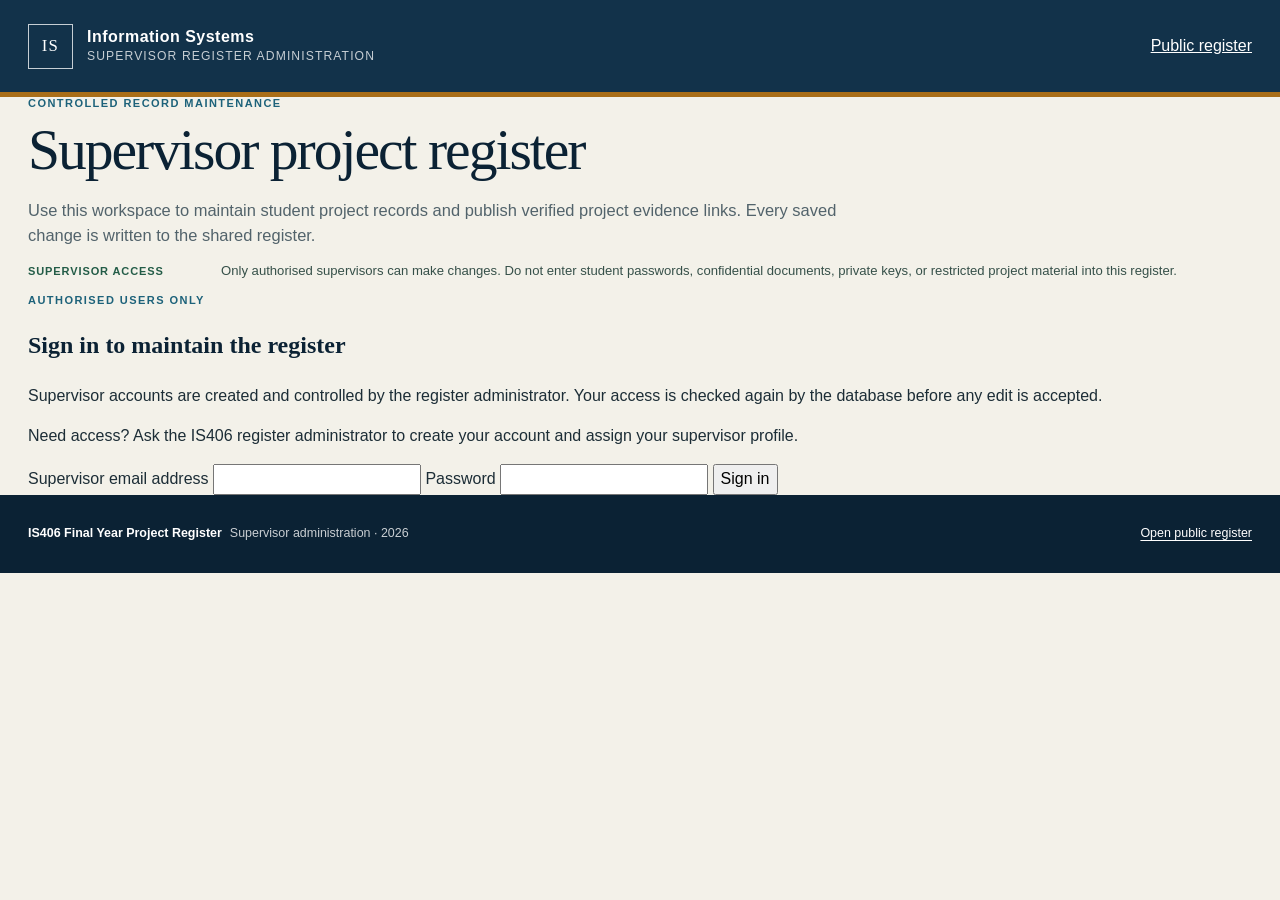
==== admin.html @ 6a6e4f0f "Add files via upload" ====
<!doctype html>
<html lang="en">
<head>
  <meta charset="utf-8">
  <meta name="viewport" content="width=device-width, initial-scale=1">
  <meta name="description" content="Supervisor administration for the IS406 Final Year Project Register.">
  <meta name="theme-color" content="#12324a">
  <title>Supervisor Register Administration | IS406</title>
  <link rel="stylesheet" href="assets/styles.css">
</head>
<body class="admin-body">
  <a class="skip-link" href="#admin-main">Skip to administration workspace</a>

  <header class="masthead admin-masthead">
    <div class="page-width masthead-inner">
      <a class="institution-mark" href="index.html" aria-label="Return to the public IS406 project register">
        <span class="mark-monogram" aria-hidden="true">IS</span>
        <span class="mark-text">
          <strong>Information Systems</strong>
          <span>Supervisor Register Administration</span>
        </span>
      </a>
      <nav class="admin-top-nav" aria-label="Register navigation">
        <a href="index.html">Public register</a>
        <span id="signedInAs" hidden></span>
        <button id="signOutButton" type="button" hidden>Sign out</button>
      </nav>
    </div>
  </header>

  <main id="admin-main">
    <section class="admin-heading">
      <div class="page-width">
        <p class="kicker">Controlled record maintenance</p>
        <h1>Supervisor project register</h1>
        <p class="intro">Use this workspace to maintain student project records and publish verified project evidence links. Every saved change is written to the shared register.</p>
      </div>
    </section>

    <section class="admin-notice" aria-label="Access notice">
      <div class="page-width notice-inner">
        <strong>Supervisor access</strong>
        <p>Only authorised supervisors can make changes. Do not enter student passwords, confidential documents, private keys, or restricted project material into this register.</p>
      </div>
    </section>

    <section id="setupView" class="page-width admin-setup" hidden>
      <p class="kicker">Connection required</p>
      <h2>Connect the shared register before inviting supervisors</h2>
      <p>This website package contains the sign-in and editing interface, but Firebase has not yet been configured. Complete the setup guide, then return here to sign in.</p>
      <ol>
        <li>Create a Firebase project and register this website as a web app.</li>
        <li>Enable Email/Password sign-in and create the supervisor accounts.</li>
        <li>Set the Firestore rules supplied with this project.</li>
        <li>Copy the Firebase configuration into <code>assets/firebase-config.js</code>.</li>
        <li>Create an active supervisor record, sign in, then seed the supplied 25 project records.</li>
      </ol>
      <p><a class="action-link" href="SUPERVISOR_ADMIN_SETUP.md">Read the supervisor setup guide</a></p>
    </section>

    <section id="loginView" class="page-width login-layout">
      <div class="login-intro">
        <p class="kicker">Authorised users only</p>
        <h2>Sign in to maintain the register</h2>
        <p>Supervisor accounts are created and controlled by the register administrator. Your access is checked again by the database before any edit is accepted.</p>
        <p class="small-note">Need access? Ask the IS406 register administrator to create your account and assign your supervisor profile.</p>
      </div>
      <form id="loginForm" class="login-form" novalidate>
        <label for="email">Supervisor email address</label>
        <input id="email" name="email" type="email" autocomplete="email" required>
        <label for="password">Password</label>
        <input id="password" name="password" type="password" autocomplete="current-password" required>
        <button class="primary-button" type="submit">Sign in</button>
        <p id="loginMessage" class="form-note" role="status" hidden></p>
      </form>
    </section>

    <section id="workspaceView" class="page-width admin-workspace" hidden>
      <div class="workspace-header">
        <div>
          <p class="kicker">Project records</p>
          <h2>Review and update the current cohort</h2>
        </div>
        <p id="adminCount" class="record-count"></p>
      </div>

      <div class="seed-area">
        <div>
          <strong>Initial publication</strong>
          <p>On first use, publish the supplied 25 project records to create the shared register. This does not create student accounts.</p>
        </div>
        <button id="seedButton" class="secondary-button" type="button">Publish supplied records</button>
        <p id="seedNotice" class="form-note" role="status" hidden></p>
      </div>

      <div class="admin-work-grid">
        <aside class="admin-list-panel" aria-labelledby="project-list-title">
          <div class="tool-heading">
            <p class="kicker">Record selection</p>
            <h3 id="project-list-title">Choose a project</h3>
          </div>
          <label class="field-label" for="adminSearch">Search register</label>
          <div class="search-control"><input id="adminSearch" type="search" placeholder="Student, system or sector" autocomplete="off"></div>
          <label class="field-label" for="adminStatusFilter">Proposal decision</label>
          <select id="adminStatusFilter"></select>
          <div class="admin-table-scroll" tabindex="0" aria-label="Scrollable supervisor project record list">
            <table class="admin-project-table">
              <thead><tr><th>No.</th><th>Student and system</th><th>Decision</th><th>Links</th><th><span class="sr-only">Edit</span></th></tr></thead>
              <tbody id="adminRows"></tbody>
            </table>
          </div>
        </aside>

        <section class="editor-panel" aria-labelledby="formTitle">
          <div class="editor-heading">
            <p class="kicker">Record editor</p>
            <h3 id="formTitle">Select a project record</h3>
          </div>
          <p id="emptyForm" class="editor-empty">Select a project from the register to review or update its details.</p>
          <form id="recordForm" class="record-form" novalidate>
            <input type="hidden" name="id" id="id">
            <div class="form-grid compact-grid">
              <div>
                <label for="student">Student name <span aria-hidden="true">*</span></label>
                <input id="student" name="student" type="text" required>
              </div>
              <div>
                <label for="initials">Initials</label>
                <input id="initials" name="initials" type="text" maxlength="6">
              </div>
            </div>
            <div class="form-grid compact-grid">
              <div>
                <label for="title">Proposed system <span aria-hidden="true">*</span></label>
                <input id="title" name="title" type="text" required>
              </div>
              <div>
                <label for="domain">System sector <span aria-hidden="true">*</span></label>
                <input id="domain" name="domain" type="text" required>
              </div>
            </div>
            <div class="form-grid compact-grid">
              <div>
                <label for="status">Proposal decision <span aria-hidden="true">*</span></label>
                <select id="status" name="status" required>
                  <option value="Approved">Approved</option>
                  <option value="Approved · scope confirmation">Approved · scope confirmation</option>
                  <option value="Clarification required">Clarification required</option>
                  <option value="Reassigned">Reassigned</option>
                  <option value="New topic required">New topic required</option>
                </select>
              </div>
              <div>
                <label for="proposalStage">Current project stage <span aria-hidden="true">*</span></label>
                <input id="proposalStage" name="proposalStage" type="text" required>
              </div>
            </div>
            <div>
              <label for="summary">System proposal summary <span aria-hidden="true">*</span></label>
              <textarea id="summary" name="summary" rows="4" required></textarea>
            </div>
            <div>
              <label for="note">Supervisor direction or next action</label>
              <textarea id="note" name="note" rows="4"></textarea>
            </div>
            <fieldset class="link-fieldset">
              <legend>Published evidence links</legend>
              <p>Use complete viewable links only. Leave a field blank until it has been checked.</p>
              <div class="form-grid">
                <div><label for="proposalUrl">Project proposal</label><input id="proposalUrl" name="proposalUrl" type="url" placeholder="https://…"></div>
                <div><label for="githubUrl">GitHub repository</label><input id="githubUrl" name="githubUrl" type="url" placeholder="https://github.com/…"></div>
                <div><label for="trelloUrl">Trello board</label><input id="trelloUrl" name="trelloUrl" type="url" placeholder="https://trello.com/…"></div>
                <div><label for="workspaceUrl">Working directory</label><input id="workspaceUrl" name="workspaceUrl" type="url" placeholder="https://…"></div>
              </div>
            </fieldset>
            <div class="form-actions">
              <button class="primary-button" type="submit">Save project record</button>
              <button id="resetFormButton" class="text-button" type="button">Discard unsaved changes</button>
            </div>
            <p id="formMessage" class="form-note" role="status" hidden></p>
          </form>
        </section>
      </div>
    </section>
  </main>

  <footer class="site-footer">
    <div class="page-width footer-inner">
      <p><strong>IS406 Final Year Project Register</strong><span>Supervisor administration · 2026</span></p>
      <a href="index.html">Open public register</a>
    </div>
  </footer>

  <script src="assets/projects.js"></script>
  <script src="assets/firebase-config.js"></script>
  <script type="module" src="assets/admin.js"></script>
</body>
</html>
---- assets/styles.css ----
:root {
  --navy: #12324a;
  --navy-deep: #0b2234;
  --paper: #fffef9;
  --canvas: #f3f1e9;
  --ink: #1c2d36;
  --ink-soft: #52636b;
  --muted: #758087;
  --line: #cfd3cd;
  --line-strong: #aeb7b5;
  --blue: #1d627a;
  --gold: #a96e18;
  --green: #235c47;
  --orange: #8b4c19;
  --red: #852d2d;
  --violet: #5c426d;
  --radius: 3px;
  --page: min(1380px, calc(100% - 56px));
}

* { box-sizing: border-box; }
html { scroll-behavior: smooth; }
body {
  margin: 0;
  color: var(--ink);
  background: var(--canvas);
  font-family: "Segoe UI", Arial, Helvetica, sans-serif;
  font-size: 16px;
  line-height: 1.52;
}
a { color: inherit; }
button, input, select { font: inherit; }
button { cursor: pointer; }
.page-width { width: var(--page); margin-inline: auto; }
.sr-only { position: absolute; width: 1px; height: 1px; margin: -1px; padding: 0; overflow: hidden; clip: rect(0 0 0 0); white-space: nowrap; border: 0; }
.skip-link { position: fixed; top: -60px; left: 20px; z-index: 1000; padding: 9px 12px; color: #fff; background: var(--navy-deep); border: 1px solid #fff; }
.skip-link:focus { top: 20px; }

.masthead { color: #fff; background: var(--navy); border-bottom: 5px solid var(--gold); }
.masthead-inner { min-height: 92px; display: flex; align-items: center; justify-content: space-between; gap: 28px; }
.institution-mark { display: inline-flex; align-items: center; gap: 14px; text-decoration: none; }
.mark-monogram { display: grid; place-items: center; width: 45px; height: 45px; border: 1px solid rgba(255,255,255,.76); font-family: Georgia, "Times New Roman", serif; font-size: 1.05rem; letter-spacing: .08em; }
.mark-text { display: grid; line-height: 1.15; }
.mark-text strong { font-size: 1rem; letter-spacing: .03em; }
.mark-text span { margin-top: 4px; font-size: .76rem; letter-spacing: .09em; text-transform: uppercase; color: rgba(255,255,255,.76); }
.masthead-meta { display: flex; align-items: center; gap: 0; font-size: .77rem; text-transform: uppercase; letter-spacing: .08em; color: rgba(255,255,255,.82); }
.masthead-meta span { padding: 0 12px; border-left: 1px solid rgba(255,255,255,.35); }
.masthead-meta span:first-child { border-left: 0; }

.register-heading { padding: 51px 0 38px; background: var(--paper); border-bottom: 1px solid var(--line); }
.kicker { margin: 0 0 10px; color: var(--blue); font-size: .69rem; line-height: 1.2; font-weight: 750; letter-spacing: .13em; text-transform: uppercase; }
.heading-line { display: grid; grid-template-columns: minmax(0, 1fr) 155px; gap: 36px; align-items: end; }
h1, h2, h3 { font-family: Georgia, "Times New Roman", serif; color: var(--navy-deep); }
h1 { max-width: 900px; margin: 0; font-size: clamp(2.1rem, 4.5vw, 4.15rem); font-weight: 500; line-height: 1.04; letter-spacing: -.035em; }
.intro { max-width: 820px; margin: 18px 0 0; color: var(--ink-soft); font-size: 1.03rem; }
.register-period { margin: 0 0 5px; padding-left: 18px; color: var(--ink-soft); border-left: 2px solid var(--gold); font-size: .85rem; line-height: 1.35; text-transform: uppercase; letter-spacing: .08em; }
.register-period strong { display: block; margin-top: 3px; color: var(--navy); font-family: Georgia, "Times New Roman", serif; font-size: 1.7rem; letter-spacing: 0; }

.register-notice { background: #eaf0ed; border-bottom: 1px solid #c4d3cb; }
.notice-inner { display: grid; grid-template-columns: 175px 1fr; gap: 18px; padding: 13px 0; align-items: baseline; font-size: .82rem; }
.notice-inner strong { color: var(--green); text-transform: uppercase; letter-spacing: .08em; font-size: .69rem; }
.notice-inner p { margin: 0; color: #365049; }

.work-area { display: grid; grid-template-columns: 248px minmax(0, 1fr); gap: 38px; padding: 43px 0 56px; align-items: start; }
.register-tools { position: sticky; top: 16px; padding-right: 25px; border-right: 1px solid var(--line-strong); }
.tool-heading { margin-bottom: 22px; }
.tool-heading h2, .register-content-head h2, .submission-guidance h2 { margin: 0; font-size: 1.72rem; font-weight: 500; letter-spacing: -.02em; line-height: 1.12; }
.field-label { display: block; margin: 17px 0 6px; color: var(--ink-soft); font-size: .71rem; font-weight: 700; text-transform: uppercase; letter-spacing: .09em; }
.search-control, select { width: 100%; min-height: 41px; border: 1px solid var(--line-strong); border-radius: var(--radius); background: var(--paper); color: var(--ink); }
.search-control input { width: 100%; min-height: 39px; padding: 8px 10px; border: 0; outline: none; background: transparent; color: var(--ink); }
.search-control:focus-within, select:focus { outline: 2px solid rgba(29,98,122,.35); outline-offset: 2px; border-color: var(--blue); }
select { padding: 8px 9px; }
.text-button { margin-top: 17px; padding: 0; color: var(--blue); font-size: .8rem; font-weight: 700; text-align: left; background: transparent; border: 0; border-bottom: 1px solid currentColor; }
.text-button:hover { color: var(--navy-deep); }
.register-summary, .evidence-key { margin-top: 35px; padding-top: 18px; border-top: 2px solid var(--navy); }
.register-summary h3, .evidence-key h3 { margin: 0 0 11px; font-size: 1.08rem; font-weight: 600; }
.register-summary dl { margin: 0; }
.register-summary .summary-row { display: flex; align-items: baseline; justify-content: space-between; gap: 10px; padding: 6px 0; border-bottom: 1px solid var(--line); }
.register-summary dt { color: var(--ink-soft); font-size: .79rem; }
.register-summary dd { margin: 0; color: var(--navy); font-weight: 750; font-variant-numeric: tabular-nums; }
.evidence-key p, .evidence-key ol { margin: 0; color: var(--ink-soft); font-size: .8rem; }
.evidence-key ol { margin-top: 8px; padding-left: 20px; }
.evidence-key li { padding: 2px 0; }

.register-content { min-width: 0; }
.register-content-head { display: flex; align-items: end; justify-content: space-between; gap: 24px; margin-bottom: 19px; }
.record-count { margin: 0; color: var(--ink-soft); font-size: .82rem; white-space: nowrap; }
.table-scroll { overflow-x: auto; background: var(--paper); border: 1px solid var(--line-strong); }
.project-table { width: 100%; min-width: 940px; border-collapse: collapse; text-align: left; }
.project-table th { padding: 12px 12px 11px; color: #f9f9f6; background: var(--navy); border-right: 1px solid rgba(255,255,255,.14); font-size: .68rem; font-weight: 700; letter-spacing: .08em; text-transform: uppercase; vertical-align: bottom; }
.project-table th:last-child { border-right: 0; }
.project-table td { padding: 14px 12px; border-right: 1px solid var(--line); border-bottom: 1px solid var(--line); vertical-align: top; }
.project-table tr:last-child td { border-bottom: 0; }
.project-table td:last-child { border-right: 0; }
.project-table tbody tr { background: var(--paper); }
.project-table tbody tr:hover { background: #f4f7f5; }
.col-no { width: 52px; }.col-evidence { width: 85px; }
.record-number { color: var(--muted); font-size: .78rem; font-variant-numeric: tabular-nums; }
.student-link, .system-link { display: block; width: 100%; padding: 0; color: inherit; text-align: left; background: transparent; border: 0; }
.student-link:hover .student-name, .system-link:hover .project-title { color: var(--blue); text-decoration: underline; text-underline-offset: 3px; }
.student-name { display: block; color: var(--navy-deep); font-weight: 750; line-height: 1.23; }
.student-bio, .project-summary { display: block; margin-top: 4px; color: var(--muted); font-size: .73rem; line-height: 1.34; }
.project-title { display: block; max-width: 390px; color: var(--navy); font-family: Georgia, "Times New Roman", serif; font-size: 1.02rem; font-weight: 600; line-height: 1.16; }
.project-domain { max-width: 130px; color: var(--ink-soft); font-size: .76rem; line-height: 1.34; }
.status-label { display: inline-block; padding: 2px 0; color: var(--ink-soft); font-size: .76rem; line-height: 1.3; border-bottom: 2px solid currentColor; }
.status-approved { color: var(--green); }.status-approved-scope-confirmation { color: var(--orange); }.status-clarification-required { color: var(--violet); }.status-reassigned { color: var(--gold); }.status-new-topic-required { color: var(--red); }
.evidence-count { color: var(--ink-soft); font-size: .75rem; font-variant-numeric: tabular-nums; white-space: nowrap; }
.evidence-count.has-links { color: var(--green); font-weight: 750; }
.open-cell { white-space: nowrap; }.open-record { display: inline-flex; align-items: center; gap: 7px; padding: 3px 0; color: var(--blue); background: transparent; border: 0; font-size: .76rem; font-weight: 750; }.open-record:hover { color: var(--navy-deep); text-decoration: underline; text-underline-offset: 3px; }
.empty-state { padding: 44px 28px; text-align: center; background: var(--paper); border: 1px dashed var(--line-strong); }.empty-state h3 { margin: 0; font-size: 1.35rem; }.empty-state p { margin: 8px 0 0; color: var(--ink-soft); }.empty-state .text-button { margin-inline: auto; }

.submission-guidance { padding: 43px 0 50px; background: #e8ece7; border-top: 1px solid var(--line-strong); border-bottom: 1px solid var(--line-strong); }
.guidance-layout { display: grid; grid-template-columns: minmax(230px, .7fr) minmax(0, 1.3fr); gap: 58px; }
.guidance-list { border-top: 1px solid var(--line-strong); }
.guidance-list article { display: grid; grid-template-columns: 42px 1fr; gap: 12px; padding: 13px 0; border-bottom: 1px solid var(--line); }
.guidance-list article > span { color: var(--gold); font-family: Georgia, "Times New Roman", serif; font-size: 1.2rem; }
.guidance-list h3 { margin: 0; font-family: "Segoe UI", Arial, sans-serif; font-size: .88rem; }.guidance-list p { margin: 3px 0 0; color: var(--ink-soft); font-size: .83rem; }

.site-footer { color: rgba(255,255,255,.78); background: var(--navy-deep); }
.footer-inner { min-height: 78px; display: flex; align-items: center; justify-content: space-between; gap: 25px; font-size: .78rem; }
.footer-inner p { display: flex; gap: 8px; margin: 0; }.footer-inner strong { color: #fff; }.footer-inner a { color: #fff; text-underline-offset: 3px; }

.record-dialog { width: min(900px, calc(100% - 34px)); max-height: min(88vh, 840px); overflow: auto; padding: 0; color: var(--ink); background: var(--paper); border: 1px solid var(--navy-deep); border-radius: 0; box-shadow: 0 22px 60px rgba(4,18,27,.35); }
.record-dialog::backdrop { background: rgba(8,22,32,.56); }
.dialog-bar { display: flex; align-items: center; justify-content: space-between; padding: 11px 18px; color: #fff; background: var(--navy); }
.dialog-bar p { margin: 0; font-size: .72rem; font-weight: 700; letter-spacing: .09em; text-transform: uppercase; }.dialog-bar button { padding: 0; color: #fff; background: transparent; border: 0; font-size: .77rem; text-decoration: underline; text-underline-offset: 3px; }
.record-head { display: grid; grid-template-columns: 74px minmax(0,1fr); gap: 20px; padding: 32px 36px 26px; border-bottom: 1px solid var(--line-strong); }
.record-number-large { display: grid; place-items: center; width: 60px; height: 60px; color: var(--navy); border: 1px solid var(--navy); font-family: Georgia, "Times New Roman", serif; font-size: 1.5rem; }
.record-person { margin: 0 0 5px; color: var(--ink-soft); font-size: .84rem; font-weight: 700; }.record-bio { margin: 0 0 13px; color: var(--muted); font-size: .78rem; }.record-head h2 { margin: 0; font-size: clamp(1.45rem, 3.5vw, 2.38rem); font-weight: 500; line-height: 1.08; letter-spacing: -.025em; }.record-status-line { display: flex; flex-wrap: wrap; gap: 14px; margin-top: 14px; color: var(--ink-soft); font-size: .8rem; }.record-status-line strong { color: inherit; border-bottom: 2px solid currentColor; }
.record-sections { padding: 0 36px 36px; }.record-section { padding: 25px 0; border-bottom: 1px solid var(--line); }.record-section:last-child { border-bottom: 0; padding-bottom: 0; }.record-section h3 { margin: 0 0 8px; font-size: 1.17rem; font-weight: 600; }.record-section p { margin: 0; color: var(--ink-soft); }
.record-grid { display: grid; grid-template-columns: 1fr 1fr; gap: 25px; }.record-grid > div { padding-right: 20px; }.record-grid > div + div { border-left: 1px solid var(--line); padding-left: 25px; padding-right: 0; }.data-label { margin: 0 0 6px !important; color: var(--muted) !important; font-size: .68rem; font-weight: 700; letter-spacing: .09em; text-transform: uppercase; }.record-grid .data-value { color: var(--ink-soft); font-size: .9rem; }
.resource-register { width: 100%; border-collapse: collapse; border: 1px solid var(--line-strong); }.resource-register th { padding: 9px 11px; color: #fff; background: var(--navy); font-size: .68rem; letter-spacing: .08em; text-align: left; text-transform: uppercase; }.resource-register td { padding: 10px 11px; border-top: 1px solid var(--line); color: var(--ink-soft); font-size: .83rem; }.resource-register td:last-child { text-align: right; }.resource-register a { color: var(--blue); font-weight: 700; }.resource-register a:hover { color: var(--navy-deep); }.resource-pending { color: var(--muted); }
.dialog-note { margin-top: 14px !important; color: var(--muted) !important; font-size: .75rem; }

@media (max-width: 900px) {
  :root { --page: min(100% - 36px, 1380px); }
  .work-area { grid-template-columns: 1fr; gap: 28px; }
  .register-tools { position: static; display: grid; grid-template-columns: repeat(2, minmax(0,1fr)); column-gap: 18px; padding: 0 0 24px; border-right: 0; border-bottom: 1px solid var(--line-strong); }
  .tool-heading { grid-column: 1 / -1; }.field-label { margin-top: 12px; }.register-tools .text-button { grid-column: 1 / -1; width: fit-content; }.register-summary, .evidence-key { margin-top: 24px; }.register-summary { grid-column: 1; }.evidence-key { grid-column: 2; }
  .guidance-layout { gap: 34px; }
}
@media (max-width: 650px) {
  :root { --page: min(100% - 28px, 1380px); }
  .masthead-inner { min-height: 79px; }.masthead-meta { display: none; }.mark-monogram { width: 38px; height: 38px; }
  .register-heading { padding: 37px 0 29px; }.heading-line { grid-template-columns: 1fr; gap: 24px; }.register-period { width: fit-content; }
  .notice-inner { grid-template-columns: 1fr; gap: 4px; padding: 11px 0; }.work-area { padding: 31px 0 42px; }
  .register-tools { grid-template-columns: 1fr; }.register-summary, .evidence-key { grid-column: auto; }.register-content-head { align-items: start; flex-direction: column; gap: 7px; }
  .submission-guidance { padding: 33px 0 38px; }.guidance-layout { grid-template-columns: 1fr; gap: 25px; }.footer-inner { min-height: 90px; flex-direction: column; align-items: flex-start; justify-content: center; gap: 5px; }.footer-inner p { flex-direction: column; gap: 0; }
  .record-head { grid-template-columns: 1fr; gap: 14px; padding: 25px 22px 20px; }.record-sections { padding: 0 22px 27px; }.record-grid { grid-template-columns: 1fr; gap: 17px; }.record-grid > div, .record-grid > div + div { padding: 0; border-left: 0; }.record-grid > div + div { border-top: 1px solid var(--line); padding-top: 17px; }
}
@media print {
  body { background: #fff; }.masthead { border-bottom-width: 2px; }.register-tools, .submission-guidance, .site-footer, .open-cell, .record-dialog { display: none !important; }.work-area { display: block; padding: 20px 0; }.project-table { min-width: 0; }.project-table th, .project-table td { padding: 6px; font-size: 8pt; }.project-summary, .student-bio { display: none; }.table-scroll { overflow: visible; border: 0; }
}
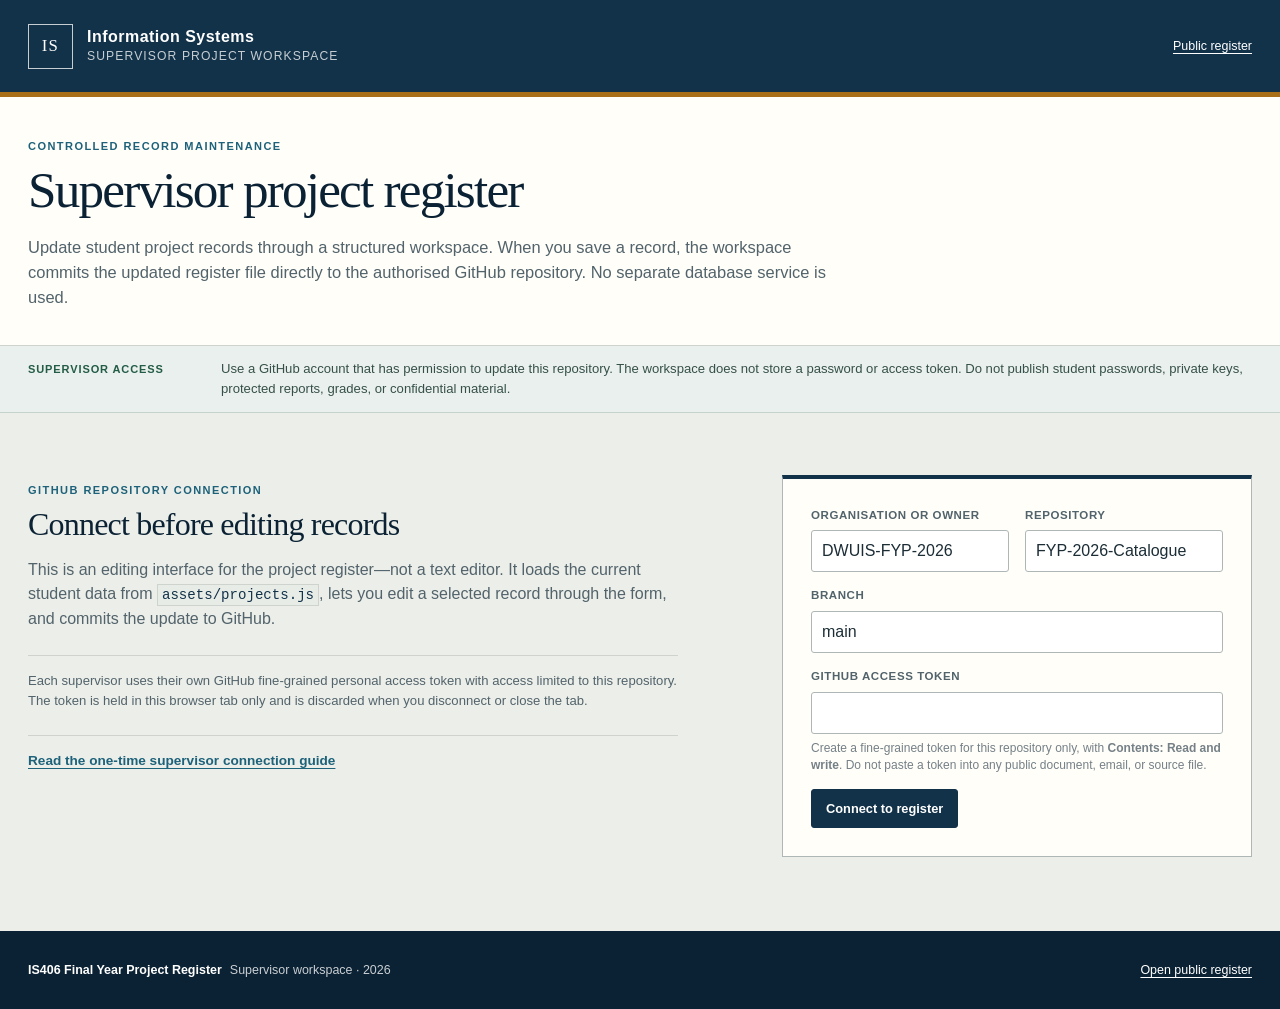
==== commit 025afb88: "Add files via upload" ====
--- a/admin.html
+++ b/admin.html
@@ -3,13 +3,13 @@
 <head>
   <meta charset="utf-8">
   <meta name="viewport" content="width=device-width, initial-scale=1">
-  <meta name="description" content="Supervisor administration for the IS406 Final Year Project Register.">
+  <meta name="description" content="Supervisor workspace for maintaining the IS406 Final Year Project Register through the GitHub repository.">
   <meta name="theme-color" content="#12324a">
-  <title>Supervisor Register Administration | IS406</title>
+  <title>Supervisor Workspace | IS406 Project Register</title>
   <link rel="stylesheet" href="assets/styles.css">
 </head>
 <body class="admin-body">
-  <a class="skip-link" href="#admin-main">Skip to administration workspace</a>
+  <a class="skip-link" href="#admin-main">Skip to supervisor workspace</a>
 
   <header class="masthead admin-masthead">
     <div class="page-width masthead-inner">
@@ -17,13 +17,13 @@
         <span class="mark-monogram" aria-hidden="true">IS</span>
         <span class="mark-text">
           <strong>Information Systems</strong>
-          <span>Supervisor Register Administration</span>
+          <span>Supervisor Project Workspace</span>
         </span>
       </a>
       <nav class="admin-top-nav" aria-label="Register navigation">
         <a href="index.html">Public register</a>
-        <span id="signedInAs" hidden></span>
-        <button id="signOutButton" type="button" hidden>Sign out</button>
+        <span id="connectedAs" hidden></span>
+        <button id="disconnectButton" type="button" hidden>Disconnect</button>
       </nav>
     </div>
   </header>
@@ -33,45 +33,48 @@
       <div class="page-width">
         <p class="kicker">Controlled record maintenance</p>
         <h1>Supervisor project register</h1>
-        <p class="intro">Use this workspace to maintain student project records and publish verified project evidence links. Every saved change is written to the shared register.</p>
+        <p class="intro">Update student project records through a structured workspace. When you save a record, the workspace commits the updated register file directly to the authorised GitHub repository. No separate database service is used.</p>
       </div>
     </section>
 
     <section class="admin-notice" aria-label="Access notice">
       <div class="page-width notice-inner">
         <strong>Supervisor access</strong>
-        <p>Only authorised supervisors can make changes. Do not enter student passwords, confidential documents, private keys, or restricted project material into this register.</p>
-      </div>
-    </section>
-
-    <section id="setupView" class="page-width admin-setup" hidden>
-      <p class="kicker">Connection required</p>
-      <h2>Connect the shared register before inviting supervisors</h2>
-      <p>This website package contains the sign-in and editing interface, but Firebase has not yet been configured. Complete the setup guide, then return here to sign in.</p>
-      <ol>
-        <li>Create a Firebase project and register this website as a web app.</li>
-        <li>Enable Email/Password sign-in and create the supervisor accounts.</li>
-        <li>Set the Firestore rules supplied with this project.</li>
-        <li>Copy the Firebase configuration into <code>assets/firebase-config.js</code>.</li>
-        <li>Create an active supervisor record, sign in, then seed the supplied 25 project records.</li>
-      </ol>
-      <p><a class="action-link" href="SUPERVISOR_ADMIN_SETUP.md">Read the supervisor setup guide</a></p>
-    </section>
-
-    <section id="loginView" class="page-width login-layout">
-      <div class="login-intro">
-        <p class="kicker">Authorised users only</p>
-        <h2>Sign in to maintain the register</h2>
-        <p>Supervisor accounts are created and controlled by the register administrator. Your access is checked again by the database before any edit is accepted.</p>
-        <p class="small-note">Need access? Ask the IS406 register administrator to create your account and assign your supervisor profile.</p>
-      </div>
-      <form id="loginForm" class="login-form" novalidate>
-        <label for="email">Supervisor email address</label>
-        <input id="email" name="email" type="email" autocomplete="email" required>
-        <label for="password">Password</label>
-        <input id="password" name="password" type="password" autocomplete="current-password" required>
-        <button class="primary-button" type="submit">Sign in</button>
-        <p id="loginMessage" class="form-note" role="status" hidden></p>
+        <p>Use a GitHub account that has permission to update this repository. The workspace does not store a password or access token. Do not publish student passwords, private keys, protected reports, grades, or confidential material.</p>
+      </div>
+    </section>
+
+    <section id="connectView" class="page-width connect-layout">
+      <div class="connect-intro">
+        <p class="kicker">GitHub repository connection</p>
+        <h2>Connect before editing records</h2>
+        <p>This is an editing interface for the project register—not a text editor. It loads the current student data from <code>assets/projects.js</code>, lets you edit a selected record through the form, and commits the update to GitHub.</p>
+        <p class="small-note">Each supervisor uses their own GitHub fine-grained personal access token with access limited to this repository. The token is held in this browser tab only and is discarded when you disconnect or close the tab.</p>
+        <p class="small-note"><a class="action-link" href="GITHUB_SUPERVISOR_WORKSPACE.md">Read the one-time supervisor connection guide</a></p>
+      </div>
+
+      <form id="connectForm" class="connect-form" novalidate>
+        <div class="form-grid compact-grid">
+          <div>
+            <label for="repoOwner">Organisation or owner</label>
+            <input id="repoOwner" name="repoOwner" type="text" autocomplete="organization" required>
+          </div>
+          <div>
+            <label for="repoName">Repository</label>
+            <input id="repoName" name="repoName" type="text" autocomplete="off" required>
+          </div>
+        </div>
+        <div>
+          <label for="repoBranch">Branch</label>
+          <input id="repoBranch" name="repoBranch" type="text" autocomplete="off" required>
+        </div>
+        <div>
+          <label for="githubToken">GitHub access token</label>
+          <input id="githubToken" name="githubToken" type="password" autocomplete="off" spellcheck="false" required>
+          <p class="field-help">Create a fine-grained token for this repository only, with <strong>Contents: Read and write</strong>. Do not paste a token into any public document, email, or source file.</p>
+        </div>
+        <button class="primary-button" type="submit">Connect to register</button>
+        <p id="connectMessage" class="form-note" role="status" hidden></p>
       </form>
     </section>
 
@@ -84,14 +87,21 @@
         <p id="adminCount" class="record-count"></p>
       </div>
 
-      <div class="seed-area">
-        <div>
-          <strong>Initial publication</strong>
-          <p>On first use, publish the supplied 25 project records to create the shared register. This does not create student accounts.</p>
-        </div>
-        <button id="seedButton" class="secondary-button" type="button">Publish supplied records</button>
-        <p id="seedNotice" class="form-note" role="status" hidden></p>
-      </div>
+      <section class="repository-strip" aria-label="Connected repository details">
+        <div>
+          <strong id="repositoryLabel">Repository</strong>
+          <span id="repositoryPath"></span>
+        </div>
+        <div>
+          <strong>Data file</strong>
+          <span id="dataFileLabel">assets/projects.js</span>
+        </div>
+        <div>
+          <strong>Last loaded</strong>
+          <span id="lastLoaded">—</span>
+        </div>
+        <button id="reloadRegisterButton" class="secondary-button" type="button">Reload current register</button>
+      </section>
 
       <div class="admin-work-grid">
         <aside class="admin-list-panel" aria-labelledby="project-list-title">
@@ -103,6 +113,9 @@
           <div class="search-control"><input id="adminSearch" type="search" placeholder="Student, system or sector" autocomplete="off"></div>
           <label class="field-label" for="adminStatusFilter">Proposal decision</label>
           <select id="adminStatusFilter"></select>
+          <div class="list-actions">
+            <button id="newRecordButton" class="secondary-button" type="button">Add project record</button>
+          </div>
           <div class="admin-table-scroll" tabindex="0" aria-label="Scrollable supervisor project record list">
             <table class="admin-project-table">
               <thead><tr><th>No.</th><th>Student and system</th><th>Decision</th><th>Links</th><th><span class="sr-only">Edit</span></th></tr></thead>
@@ -173,8 +186,13 @@
                 <div><label for="workspaceUrl">Working directory</label><input id="workspaceUrl" name="workspaceUrl" type="url" placeholder="https://…"></div>
               </div>
             </fieldset>
+            <div>
+              <label for="commitNote">Commit note</label>
+              <input id="commitNote" name="commitNote" type="text" maxlength="140" placeholder="Optional note for the GitHub history">
+              <p class="field-help">GitHub records the exact account that commits this change. This note becomes part of the commit message.</p>
+            </div>
             <div class="form-actions">
-              <button class="primary-button" type="submit">Save project record</button>
+              <button class="primary-button" type="submit">Save and commit record</button>
               <button id="resetFormButton" class="text-button" type="button">Discard unsaved changes</button>
             </div>
             <p id="formMessage" class="form-note" role="status" hidden></p>
@@ -186,13 +204,13 @@
 
   <footer class="site-footer">
     <div class="page-width footer-inner">
-      <p><strong>IS406 Final Year Project Register</strong><span>Supervisor administration · 2026</span></p>
+      <p><strong>IS406 Final Year Project Register</strong><span>Supervisor workspace · 2026</span></p>
       <a href="index.html">Open public register</a>
     </div>
   </footer>
 
   <script src="assets/projects.js"></script>
-  <script src="assets/firebase-config.js"></script>
-  <script type="module" src="assets/admin.js"></script>
+  <script src="assets/repository-config.js"></script>
+  <script src="assets/admin.js"></script>
 </body>
 </html>
--- a/assets/styles.css
+++ b/assets/styles.css
@@ -151,3 +151,111 @@
 @media print {
   body { background: #fff; }.masthead { border-bottom-width: 2px; }.register-tools, .submission-guidance, .site-footer, .open-cell, .record-dialog { display: none !important; }.work-area { display: block; padding: 20px 0; }.project-table { min-width: 0; }.project-table th, .project-table td { padding: 6px; font-size: 8pt; }.project-summary, .student-bio { display: none; }.table-scroll { overflow: visible; border: 0; }
 }
+
+/* Supervisor administration — record maintenance, not a generic dashboard */
+.masthead-meta .supervisor-link { padding: 0 12px; color: #fff; border-left: 1px solid rgba(255,255,255,.35); text-decoration: none; text-underline-offset: 3px; }
+.supervisor-link { color: #fff; border-bottom: 1px solid rgba(255,255,255,.72); text-underline-offset: 3px; }
+.supervisor-link:hover { color: #fff; border-color: #fff; }
+.register-data-status { grid-column: 2; justify-self: end; color: #365049; font-size: .73rem; white-space: nowrap; }
+
+.admin-body { background: #eceee9; }
+.admin-masthead { border-bottom-color: var(--gold); }
+.admin-top-nav { display: flex; align-items: center; gap: 14px; color: rgba(255,255,255,.9); font-size: .78rem; }
+.admin-top-nav a { color: #fff; text-underline-offset: 3px; }
+.admin-top-nav span { max-width: 260px; overflow: hidden; text-overflow: ellipsis; white-space: nowrap; color: rgba(255,255,255,.76); }
+.admin-top-nav button { padding: 0; color: #fff; background: transparent; border: 0; border-bottom: 1px solid rgba(255,255,255,.75); font-size: .78rem; }
+.admin-heading { padding: 43px 0 35px; background: var(--paper); border-bottom: 1px solid var(--line); }
+.admin-heading h1 { max-width: 850px; font-size: clamp(2.15rem, 4vw, 3.75rem); }
+.admin-notice { background: #eaf0ed; border-bottom: 1px solid #c4d3cb; }
+.admin-notice .notice-inner { grid-template-columns: 175px minmax(0, 1fr); }
+
+.login-layout { display: grid; grid-template-columns: minmax(0, 1fr) minmax(330px, 430px); gap: 78px; padding: 62px 0 74px; }
+.login-intro { padding-top: 9px; }
+.login-intro h2, .admin-setup h2, .workspace-header h2 { margin: 0; color: var(--navy-deep); font-family: Georgia, "Times New Roman", serif; font-size: 2rem; font-weight: 500; letter-spacing: -.025em; line-height: 1.1; }
+.login-intro > p:not(.kicker) { max-width: 610px; color: var(--ink-soft); }
+.small-note { margin-top: 24px; padding-top: 15px; border-top: 1px solid var(--line); font-size: .82rem; }
+.login-form { display: grid; gap: 8px; align-content: start; padding: 28px; background: var(--paper); border: 1px solid var(--line-strong); border-top: 4px solid var(--navy); }
+.login-form label, .record-form label { color: var(--ink-soft); font-size: .72rem; font-weight: 700; letter-spacing: .05em; text-transform: uppercase; }
+.login-form input, .record-form input, .record-form textarea, .record-form select { width: 100%; min-height: 42px; padding: 8px 10px; color: var(--ink); background: #fff; border: 1px solid var(--line-strong); border-radius: var(--radius); outline: 0; }
+.login-form input { margin-bottom: 10px; }
+.login-form input:focus, .record-form input:focus, .record-form textarea:focus, .record-form select:focus { outline: 2px solid rgba(29,98,122,.35); outline-offset: 2px; border-color: var(--blue); }
+.record-form textarea { min-height: 104px; resize: vertical; }
+.primary-button, .secondary-button { width: fit-content; min-height: 39px; padding: 9px 14px; border-radius: var(--radius); font-size: .8rem; font-weight: 750; }
+.primary-button { color: #fff; background: var(--navy); border: 1px solid var(--navy); }
+.primary-button:hover { background: var(--navy-deep); border-color: var(--navy-deep); }
+.primary-button:disabled, .secondary-button:disabled { cursor: not-allowed; opacity: .58; }
+.secondary-button { color: var(--navy); background: transparent; border: 1px solid var(--navy); }
+.secondary-button:hover { color: #fff; background: var(--navy); }
+.form-note { margin: 11px 0 0; color: var(--ink-soft); font-size: .8rem; }
+.form-note.success { color: var(--green); font-weight: 700; }.form-note.error { color: var(--red); font-weight: 700; }
+
+.admin-setup { max-width: 860px; margin: 0 auto; padding: 62px 0 72px; }
+.admin-setup > p:not(.kicker) { max-width: 760px; color: var(--ink-soft); }
+.admin-setup ol { margin: 28px 0 20px; padding: 18px 20px 18px 38px; color: var(--ink-soft); background: var(--paper); border: 1px solid var(--line-strong); }
+.admin-setup li { padding: 5px 0; }
+.admin-setup code { padding: 2px 4px; color: var(--navy); background: #e8ece7; border: 1px solid var(--line); font-size: .85em; }
+.action-link { color: var(--blue); font-size: .85rem; font-weight: 750; text-underline-offset: 3px; }
+
+.admin-workspace { padding: 42px 0 64px; }
+.workspace-header { display: flex; align-items: end; justify-content: space-between; gap: 25px; margin-bottom: 22px; }
+.workspace-header h2 { font-size: 1.92rem; }
+.seed-area { display: grid; grid-template-columns: minmax(0, 1fr) auto; gap: 18px; align-items: center; padding: 15px 18px; background: #f7f4e7; border: 1px solid #d6c9a8; border-left: 4px solid var(--gold); }
+.seed-area strong { color: var(--navy); font-size: .88rem; }.seed-area p { margin: 3px 0 0; color: var(--ink-soft); font-size: .8rem; }.seed-area .form-note { grid-column: 1 / -1; margin: 0; }
+.admin-work-grid { display: grid; grid-template-columns: minmax(400px, .95fr) minmax(0, 1.25fr); gap: 28px; margin-top: 25px; align-items: start; }
+.admin-list-panel { padding: 22px; background: var(--paper); border: 1px solid var(--line-strong); }
+.admin-list-panel .tool-heading { margin-bottom: 16px; }.admin-list-panel .tool-heading h3, .editor-heading h3 { margin: 0; color: var(--navy-deep); font-family: Georgia, "Times New Roman", serif; font-size: 1.35rem; font-weight: 500; line-height: 1.15; }
+.admin-list-panel .field-label { margin-top: 15px; }
+.admin-table-scroll { max-height: 620px; margin-top: 20px; overflow: auto; border: 1px solid var(--line-strong); }
+.admin-project-table { width: 100%; min-width: 630px; border-collapse: collapse; text-align: left; }
+.admin-project-table th { position: sticky; top: 0; z-index: 1; padding: 10px 8px; color: #fff; background: var(--navy); font-size: .64rem; letter-spacing: .07em; text-transform: uppercase; }
+.admin-project-table td { padding: 10px 8px; color: var(--ink-soft); border-bottom: 1px solid var(--line); font-size: .75rem; vertical-align: top; }
+.admin-project-table td strong { display: block; color: var(--navy-deep); font-size: .79rem; }.admin-project-table td span { display: block; max-width: 250px; margin-top: 3px; color: var(--muted); line-height: 1.28; }
+.admin-project-table tbody tr:hover, .admin-project-table tbody tr.is-selected { background: #edf3f0; }.admin-project-table tbody tr.is-selected td:first-child { box-shadow: inset 3px 0 0 var(--green); }
+.table-action { padding: 0; color: var(--blue); background: transparent; border: 0; font-size: .74rem; font-weight: 750; text-decoration: underline; text-underline-offset: 3px; white-space: nowrap; }
+.editor-panel { min-width: 0; padding: 25px 28px 29px; background: var(--paper); border: 1px solid var(--line-strong); border-top: 4px solid var(--navy); }
+.editor-heading { padding-bottom: 18px; border-bottom: 1px solid var(--line-strong); }.editor-empty { margin: 26px 0 8px; color: var(--muted); }
+.record-form { display: grid; gap: 18px; margin-top: 21px; }
+.record-form[aria-disabled="true"] { opacity: .5; }
+.form-grid { display: grid; grid-template-columns: repeat(2, minmax(0, 1fr)); gap: 16px; }
+.compact-grid { gap: 16px; }
+.record-form > div, .form-grid > div { min-width: 0; }.record-form label { display: block; margin-bottom: 6px; }
+.link-fieldset { margin: 1px 0 0; padding: 17px; border: 1px solid var(--line-strong); }.link-fieldset legend { padding: 0 6px; color: var(--navy); font-size: .76rem; font-weight: 750; letter-spacing: .06em; text-transform: uppercase; }.link-fieldset > p { margin: 0 0 14px; color: var(--muted); font-size: .78rem; }.link-fieldset input { font-size: .84rem; }
+.form-actions { display: flex; align-items: center; gap: 18px; padding-top: 3px; }.form-actions .text-button { margin: 0; }
+
+@media (max-width: 980px) {
+  .admin-work-grid { grid-template-columns: 1fr; }.admin-table-scroll { max-height: 410px; }.register-data-status { grid-column: 2; justify-self: start; }
+}
+@media (max-width: 720px) {
+  .admin-top-nav span { display: none; }.login-layout { grid-template-columns: 1fr; gap: 30px; padding: 41px 0 50px; }.admin-workspace { padding: 31px 0 42px; }.workspace-header { align-items: start; flex-direction: column; gap: 8px; }.seed-area { grid-template-columns: 1fr; }.form-grid { grid-template-columns: 1fr; }.editor-panel, .admin-list-panel { padding: 19px; }.admin-heading { padding: 34px 0 27px; }.admin-notice .notice-inner { grid-template-columns: 1fr; }.register-data-status { grid-column: auto; justify-self: start; }
+}
+
+/* GitHub-backed supervisor workspace */
+.connect-layout { display: grid; grid-template-columns: minmax(0, 1fr) minmax(360px, 470px); gap: 78px; padding: 62px 0 74px; }
+.connect-intro { padding-top: 9px; }
+.connect-intro h2 { margin: 0; color: var(--navy-deep); font-family: Georgia, "Times New Roman", serif; font-size: 2rem; font-weight: 500; letter-spacing: -.025em; line-height: 1.1; }
+.connect-intro > p:not(.kicker) { max-width: 650px; color: var(--ink-soft); }
+.connect-intro code { padding: 2px 4px; color: var(--navy); background: #e8ece7; border: 1px solid var(--line); font-size: .88em; }
+.connect-form { display: grid; gap: 15px; align-content: start; padding: 28px; background: var(--paper); border: 1px solid var(--line-strong); border-top: 4px solid var(--navy); }
+.connect-form label { display: block; margin-bottom: 6px; color: var(--ink-soft); font-size: .72rem; font-weight: 700; letter-spacing: .05em; text-transform: uppercase; }
+.connect-form input { width: 100%; min-height: 42px; padding: 8px 10px; color: var(--ink); background: #fff; border: 1px solid var(--line-strong); border-radius: var(--radius); outline: 0; }
+.connect-form input:focus { outline: 2px solid rgba(29,98,122,.35); outline-offset: 2px; border-color: var(--blue); }
+.field-help { margin: 6px 0 0; color: var(--muted); font-size: .75rem; line-height: 1.4; }
+.repository-strip { display: grid; grid-template-columns: minmax(180px, 1fr) minmax(145px, .65fr) minmax(165px, .85fr) auto; gap: 16px; align-items: end; margin-top: 25px; padding: 14px 16px; background: #eaf0ed; border: 1px solid #c4d3cb; }
+.repository-strip > div { display: grid; gap: 2px; min-width: 0; }
+.repository-strip strong { color: var(--green); font-size: .68rem; letter-spacing: .08em; text-transform: uppercase; }
+.repository-strip span { overflow-wrap: anywhere; color: #365049; font-size: .8rem; }
+.list-actions { display: flex; justify-content: flex-end; margin-top: 14px; }
+.secondary-button { min-height: 38px; padding: 8px 12px; color: var(--navy); background: transparent; border: 1px solid var(--navy); border-radius: var(--radius); font-size: .78rem; font-weight: 750; }
+.secondary-button:hover { color: #fff; background: var(--navy); }
+.secondary-button:disabled, .primary-button:disabled { opacity: .6; cursor: not-allowed; }
+
+@media (max-width: 980px) {
+  .connect-layout { grid-template-columns: 1fr; gap: 30px; }
+  .repository-strip { grid-template-columns: 1fr 1fr; }
+  .repository-strip button { justify-self: start; }
+}
+@media (max-width: 720px) {
+  .connect-layout { padding: 41px 0 50px; }
+  .connect-form { padding: 19px; }
+  .repository-strip { grid-template-columns: 1fr; align-items: start; }
+}
